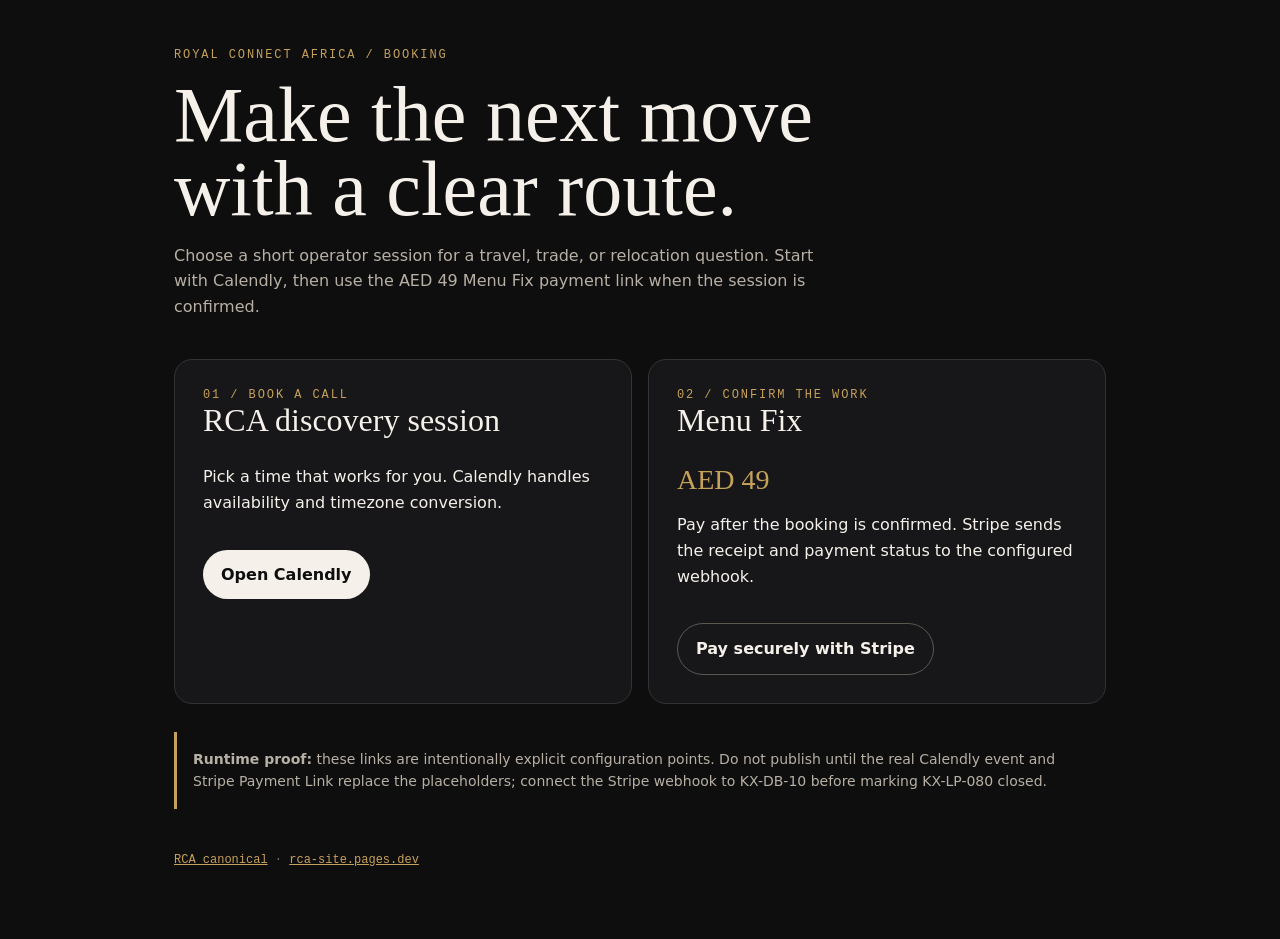
==== booking/index.html @ 9392d8a6 "feat: add RCA v2 booking and trade routes Co-authored-by: Copilot <223556219+Copilot@users.noreply.g" ====
<!doctype html>
<html lang="en">
<head>
  <meta charset="utf-8">
  <meta name="viewport" content="width=device-width, initial-scale=1">
  <title>Book RCA | Royal Connect Africa</title>
  <style>
    :root { color-scheme: dark; --ink:#f5f1ea; --muted:#b8b0a4; --gold:#c6a15a; --panel:#171719; --line:#343236; }
    * { box-sizing:border-box; }
    body { margin:0; background:#0e0e0f; color:var(--ink); font:16px/1.6 Inter, system-ui, sans-serif; }
    main { max-width:980px; margin:auto; padding:48px 24px 72px; }
    a { color:var(--gold); }
    .eyebrow { color:var(--gold); font:12px/1.2 ui-monospace, monospace; letter-spacing:.16em; text-transform:uppercase; }
    h1 { max-width:720px; margin:16px 0; font:clamp(42px,8vw,78px)/.95 Georgia, serif; font-weight:400; }
    h2 { margin-top:0; font:32px/1.1 Georgia, serif; font-weight:400; }
    .intro { max-width:650px; color:var(--muted); }
    .grid { display:grid; grid-template-columns:repeat(auto-fit,minmax(280px,1fr)); gap:16px; margin-top:40px; }
    .card { padding:28px; border:1px solid var(--line); border-radius:18px; background:var(--panel); }
    .price { color:var(--gold); font:28px Georgia, serif; }
    .button { display:inline-block; margin-top:18px; padding:12px 18px; border-radius:999px; background:var(--ink); color:#0e0e0f; font-weight:600; text-decoration:none; }
    .button.alt { background:transparent; border:1px solid #5b5650; color:var(--ink); }
    .note { margin-top:28px; padding:16px; border-left:3px solid var(--gold); color:var(--muted); font-size:14px; }
    footer { margin-top:44px; color:#77716a; font:12px ui-monospace, monospace; }
  </style>
</head>
<body>
  <main>
    <div class="eyebrow">Royal Connect Africa / Booking</div>
    <h1>Make the next move with a clear route.</h1>
    <p class="intro">Choose a short operator session for a travel, trade, or relocation question. Start with Calendly, then use the AED 49 Menu Fix payment link when the session is confirmed.</p>
    <section class="grid" aria-label="Booking options">
      <article class="card">
        <div class="eyebrow">01 / Book a call</div>
        <h2>RCA discovery session</h2>
        <p>Pick a time that works for you. Calendly handles availability and timezone conversion.</p>
        <!-- Replace the href with the live RCA Calendly event URL. -->
        <a class="button" href="https://calendly.com/REPLACE_WITH_RCA_EVENT" target="_blank" rel="noopener">Open Calendly</a>
      </article>
      <article class="card">
        <div class="eyebrow">02 / Confirm the work</div>
        <h2>Menu Fix</h2>
        <div class="price">AED 49</div>
        <p>Pay after the booking is confirmed. Stripe sends the receipt and payment status to the configured webhook.</p>
        <!-- Replace the href with the live Stripe Payment Link. -->
        <a class="button alt" href="https://buy.stripe.com/REPLACE_WITH_RCA_PAYMENT_LINK" target="_blank" rel="noopener">Pay securely with Stripe</a>
      </article>
    </section>
    <p class="note"><strong>Runtime proof:</strong> these links are intentionally explicit configuration points. Do not publish until the real Calendly event and Stripe Payment Link replace the placeholders; connect the Stripe webhook to KX-DB-10 before marking KX-LP-080 closed.</p>
    <footer><a href="/">RCA canonical</a> · <a href="https://rca-site.pages.dev" target="_blank" rel="noopener">rca-site.pages.dev</a></footer>
  </main>
</body>
</html>
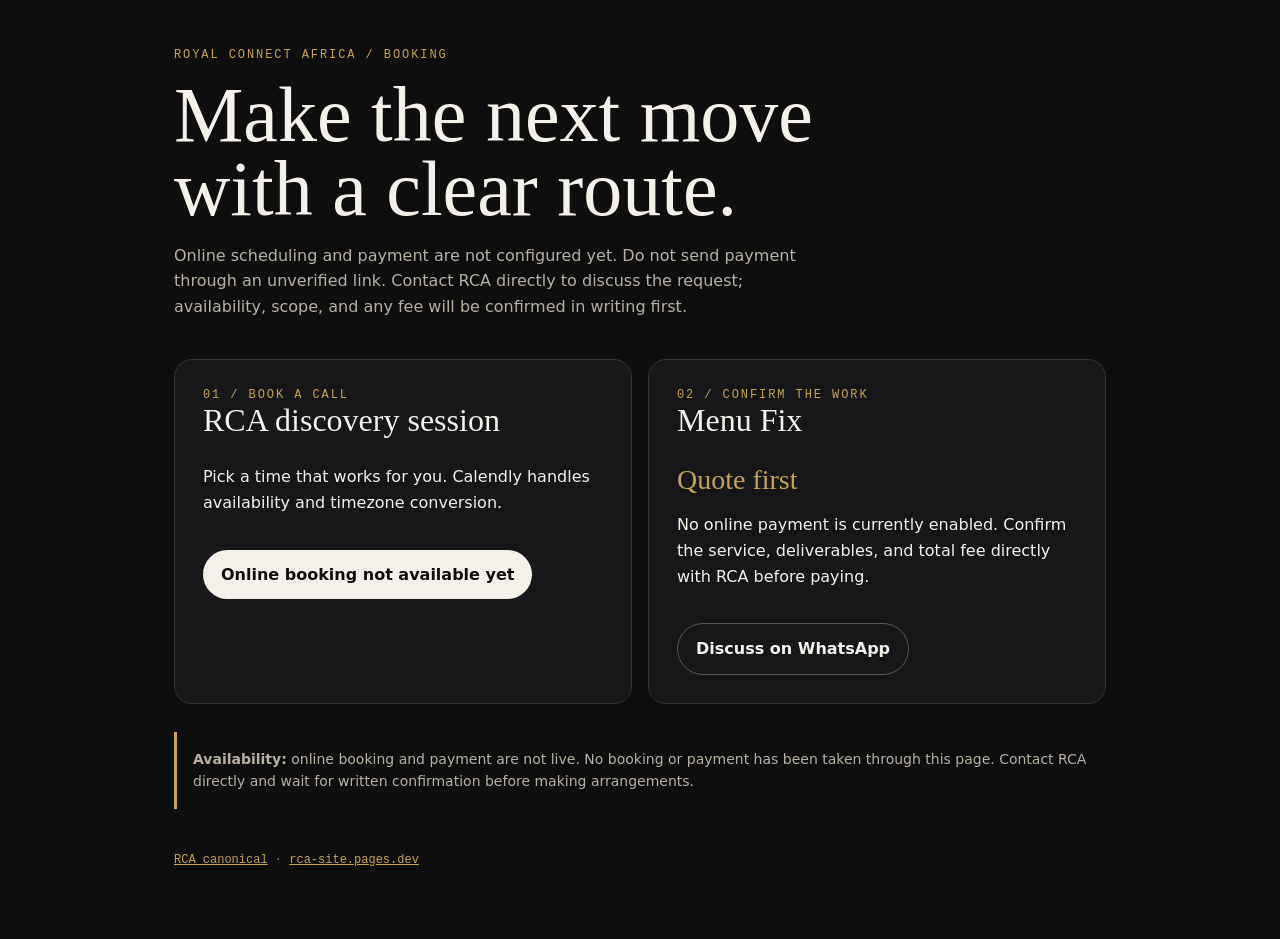
==== commit 6d706106: "Phase 1: disable unconfigured booking and payment links" ====
--- a/booking/index.html
+++ b/booking/index.html
@@ -27,25 +27,24 @@
   <main>
     <div class="eyebrow">Royal Connect Africa / Booking</div>
     <h1>Make the next move with a clear route.</h1>
-    <p class="intro">Choose a short operator session for a travel, trade, or relocation question. Start with Calendly, then use the AED 49 Menu Fix payment link when the session is confirmed.</p>
+    <p class="intro">Online scheduling and payment are not configured yet. Do not send payment through an unverified link. Contact RCA directly to discuss the request; availability, scope, and any fee will be confirmed in writing first.</p>
     <section class="grid" aria-label="Booking options">
       <article class="card">
         <div class="eyebrow">01 / Book a call</div>
         <h2>RCA discovery session</h2>
         <p>Pick a time that works for you. Calendly handles availability and timezone conversion.</p>
         <!-- Replace the href with the live RCA Calendly event URL. -->
-        <a class="button" href="https://calendly.com/REPLACE_WITH_RCA_EVENT" target="_blank" rel="noopener">Open Calendly</a>
+        <span class="button" aria-disabled="true">Online booking not available yet</span>
       </article>
       <article class="card">
         <div class="eyebrow">02 / Confirm the work</div>
         <h2>Menu Fix</h2>
-        <div class="price">AED 49</div>
-        <p>Pay after the booking is confirmed. Stripe sends the receipt and payment status to the configured webhook.</p>
-        <!-- Replace the href with the live Stripe Payment Link. -->
-        <a class="button alt" href="https://buy.stripe.com/REPLACE_WITH_RCA_PAYMENT_LINK" target="_blank" rel="noopener">Pay securely with Stripe</a>
+        <div class="price">Quote first</div>
+        <p>No online payment is currently enabled. Confirm the service, deliverables, and total fee directly with RCA before paying.</p>
+        <a class="button alt" href="https://wa.me/971544392894?text=I%20would%20like%20to%20discuss%20an%20RCA%20service" target="_blank" rel="noopener">Discuss on WhatsApp</a>
       </article>
     </section>
-    <p class="note"><strong>Runtime proof:</strong> these links are intentionally explicit configuration points. Do not publish until the real Calendly event and Stripe Payment Link replace the placeholders; connect the Stripe webhook to KX-DB-10 before marking KX-LP-080 closed.</p>
+    <p class="note"><strong>Availability:</strong> online booking and payment are not live. No booking or payment has been taken through this page. Contact RCA directly and wait for written confirmation before making arrangements.</p>
     <footer><a href="/">RCA canonical</a> · <a href="https://rca-site.pages.dev" target="_blank" rel="noopener">rca-site.pages.dev</a></footer>
   </main>
 </body>
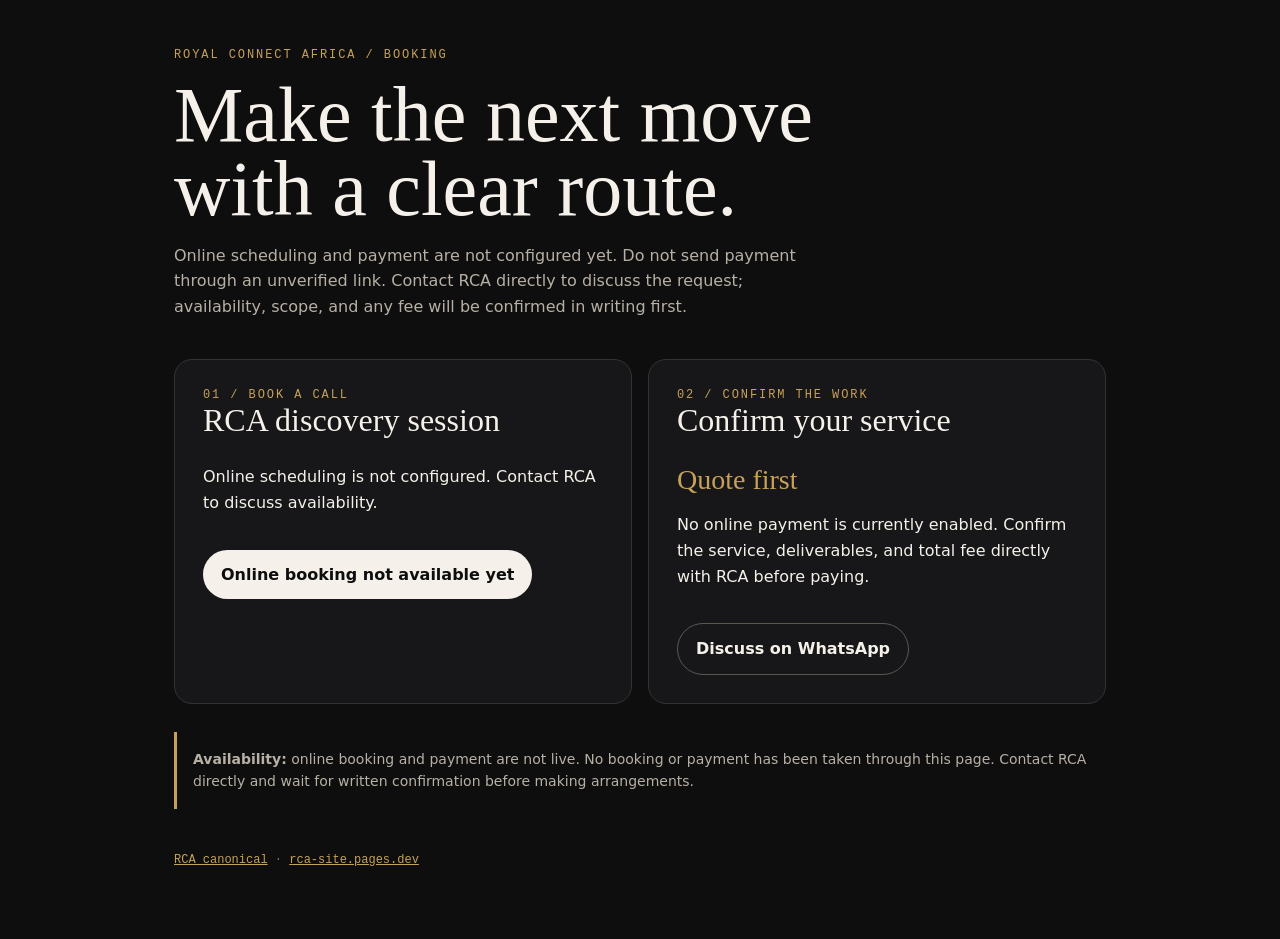
==== commit 4ac0c1aa: "Clarify booking route is not yet scheduled online" ====
--- a/booking/index.html
+++ b/booking/index.html
@@ -32,13 +32,13 @@
       <article class="card">
         <div class="eyebrow">01 / Book a call</div>
         <h2>RCA discovery session</h2>
-        <p>Pick a time that works for you. Calendly handles availability and timezone conversion.</p>
+        <p>Online scheduling is not configured. Contact RCA to discuss availability.</p>
         <!-- Replace the href with the live RCA Calendly event URL. -->
         <span class="button" aria-disabled="true">Online booking not available yet</span>
       </article>
       <article class="card">
         <div class="eyebrow">02 / Confirm the work</div>
-        <h2>Menu Fix</h2>
+        <h2>Confirm your service</h2>
         <div class="price">Quote first</div>
         <p>No online payment is currently enabled. Confirm the service, deliverables, and total fee directly with RCA before paying.</p>
         <a class="button alt" href="https://wa.me/971544392894?text=I%20would%20like%20to%20discuss%20an%20RCA%20service" target="_blank" rel="noopener">Discuss on WhatsApp</a>
